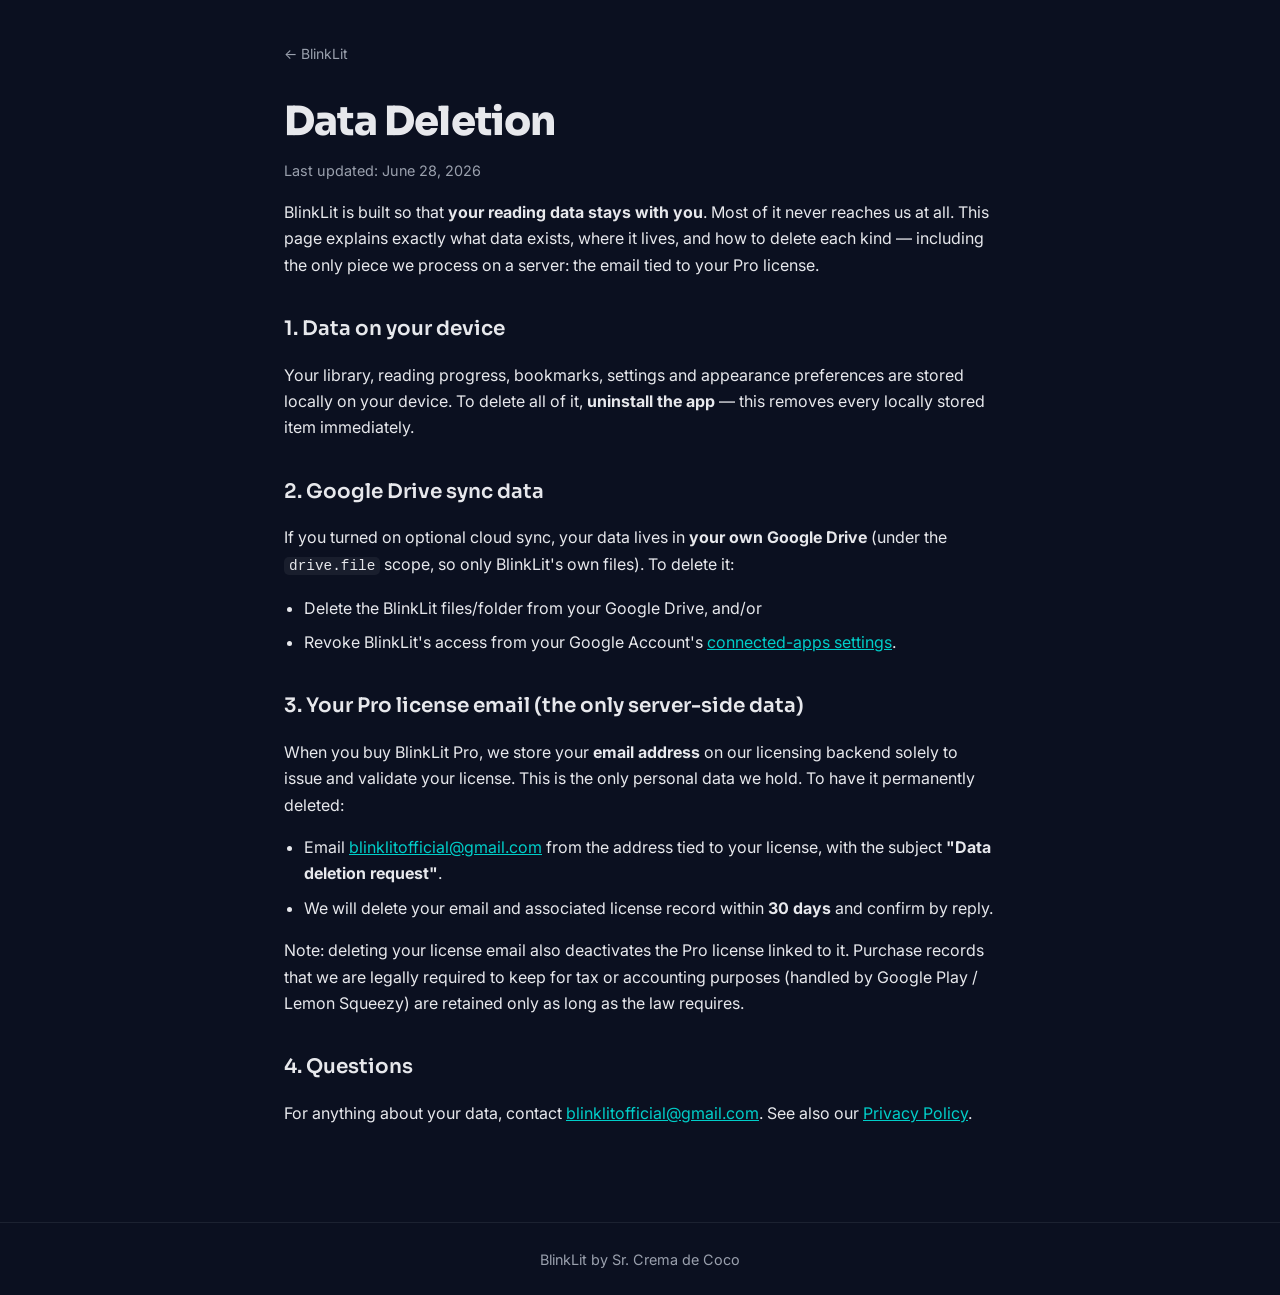
==== data-deletion.html @ 65870127 "feat: add data deletion page and policy section for Play compliance - New data-deletion.html: dedica" ====
<!DOCTYPE html>
<html lang="en">
<head>
  <meta charset="utf-8">
  <meta name="viewport" content="width=device-width, initial-scale=1">
  <title>BlinkLit — Data Deletion</title>
  <meta name="description" content="How to delete your BlinkLit data: local data, Google Drive sync, and your Pro license email.">
  <link rel="preconnect" href="https://fonts.googleapis.com">
  <link rel="preconnect" href="https://fonts.gstatic.com" crossorigin>
  <link href="https://fonts.googleapis.com/css2?family=Sora:wght@600;700;800&family=Inter:wght@400;500;600&display=swap" rel="stylesheet">
  <link rel="icon" type="image/svg+xml" href="data:image/svg+xml,%3Csvg%20xmlns='http://www.w3.org/2000/svg'%20viewBox='0%200%20512%20512'%3E%3Crect%20width='512'%20height='512'%20rx='112'%20fill='%234A37BC'/%3E%3Crect%20x='129'%20y='100'%20width='52'%20height='308'%20rx='26'%20fill='%23fff'/%3E%3Ccircle%20cx='281'%20cy='304'%20r='104'%20fill='%23fff'/%3E%3Ccircle%20cx='281'%20cy='304'%20r='43'%20fill='%23FF5252'/%3E%3C/svg%3E">
  <link rel="stylesheet" href="style.css">
</head>
<body>
  <main class="legal">
    <a class="back" href="index.html">← BlinkLit</a>
    <h1>Data Deletion</h1>
    <p class="updated">Last updated: June 28, 2026</p>

    <p>
      BlinkLit is built so that <strong>your reading data stays with you</strong>.
      Most of it never reaches us at all. This page explains exactly what data
      exists, where it lives, and how to delete each kind — including the only
      piece we process on a server: the email tied to your Pro license.
    </p>

    <h2>1. Data on your device</h2>
    <p>
      Your library, reading progress, bookmarks, settings and appearance
      preferences are stored locally on your device. To delete all of it,
      <strong>uninstall the app</strong> — this removes every locally stored
      item immediately.
    </p>

    <h2>2. Google Drive sync data</h2>
    <p>
      If you turned on optional cloud sync, your data lives in
      <strong>your own Google Drive</strong> (under the <code>drive.file</code>
      scope, so only BlinkLit's own files). To delete it:
    </p>
    <ul>
      <li>Delete the BlinkLit files/folder from your Google Drive, and/or</li>
      <li>
        Revoke BlinkLit's access from your Google Account's
        <a href="https://myaccount.google.com/permissions">connected-apps settings</a>.
      </li>
    </ul>

    <h2>3. Your Pro license email (the only server-side data)</h2>
    <p>
      When you buy BlinkLit Pro, we store your <strong>email address</strong> on
      our licensing backend solely to issue and validate your license. This is
      the only personal data we hold. To have it permanently deleted:
    </p>
    <ul>
      <li>
        Email <a href="mailto:blinklitofficial@gmail.com?subject=Data%20deletion%20request">blinklitofficial@gmail.com</a>
        from the address tied to your license, with the subject
        <strong>"Data deletion request"</strong>.
      </li>
      <li>
        We will delete your email and associated license record within
        <strong>30 days</strong> and confirm by reply.
      </li>
    </ul>
    <p>
      Note: deleting your license email also deactivates the Pro license linked
      to it. Purchase records that we are legally required to keep for tax or
      accounting purposes (handled by Google Play / Lemon Squeezy) are retained
      only as long as the law requires.
    </p>

    <h2>4. Questions</h2>
    <p>
      For anything about your data, contact
      <a href="mailto:blinklitofficial@gmail.com">blinklitofficial@gmail.com</a>.
      See also our <a href="privacy.html">Privacy Policy</a>.
    </p>
  </main>

  <footer class="legal-footer">BlinkLit by Sr. Crema de Coco</footer>
</body>
</html>
---- style.css ----
/* ===== BlinkLit site — shared styles (real brand tokens) ===== */
:root {
  --brand-a: #8170F2;          /* logo gradient start */
  --brand-b: #4A37BC;          /* logo gradient end   */
  --violet: #6C5CE7;           /* primary violet      */
  --cyan: #00CEC9;             /* accent: glows/hovers */
  --coral: #FF5252;            /* focal point / ORP   */
  --coral-warm: #FF7675;       /* warm variant        */
  --ink-blink: #2C2A4A;        /* wordmark "Blink"    */
  --ink-lit: #6C5CE7;          /* wordmark "Lit"      */
  --bg: #0B1020;               /* midnight page bg    */
  --surface: #15161A;          /* dark reading surface */
  --surface-2: #1C1E26;        /* raised surface      */
  --text: #E7E8EC;             /* light text          */
  --muted: #9AA0AD;            /* dim text            */
  --line: rgba(231, 232, 236, .08);
  --grad-brand: linear-gradient(135deg, var(--brand-a), var(--brand-b));
  --grad: linear-gradient(110deg, var(--violet), var(--cyan));
}

* { box-sizing: border-box; }
html, body { margin: 0; padding: 0; scroll-behavior: smooth; }
body {
  background: var(--bg);
  color: var(--text);
  font-family: 'Inter', system-ui, sans-serif;
  -webkit-font-smoothing: antialiased;
}
::selection { background: rgba(255, 82, 82, .3); }
*:focus-visible { outline: 2px solid var(--coral); outline-offset: 3px; border-radius: 4px; }
[id] { scroll-margin-top: 84px; }

/* ===== Keyframes ===== */
@keyframes blkPulse { 0%,100% { transform: scale(1); opacity: 1; } 50% { transform: scale(1.32); opacity: .55; } }
@keyframes blkDrift1 { 0% { transform: translate(-4%,-3%) scale(1); } 50% { transform: translate(5%,4%) scale(1.08); } 100% { transform: translate(-4%,-3%) scale(1); } }
@keyframes blkDrift2 { 0% { transform: translate(3%,2%) scale(1.06); } 50% { transform: translate(-5%,-4%) scale(1); } 100% { transform: translate(3%,2%) scale(1.06); } }
@keyframes blkFloat { 0%,100% { transform: translateY(0); } 50% { transform: translateY(-8px); } }

@media (prefers-reduced-motion: reduce) {
  * { animation: none !important; transition: none !important; scroll-behavior: auto !important; }
}

/* ===== Hover states (inline base styles need !important to be overridden) ===== */
.lnk:hover { color: var(--text) !important; }
.cta:hover { transform: translateY(-2px) !important; box-shadow: 0 18px 44px rgba(74, 55, 188, .5) !important; }
.cta-sm:hover { transform: translateY(-1px) !important; box-shadow: 0 10px 26px rgba(74, 55, 188, .45) !important; }
.ghost:hover { background: rgba(255, 255, 255, .08) !important; }
.rsvp-btn:hover { background: rgba(255, 82, 82, .1) !important; border-color: rgba(255, 82, 82, .4) !important; }
.free-btn:hover { background: rgba(255, 255, 255, .1) !important; }

/* ===== Legal pages (privacy / terms) ===== */
.legal {
  max-width: 760px;
  margin: 0 auto;
  padding: 40px 24px 80px;
  line-height: 1.65;
}
.legal .back {
  display: inline-flex;
  align-items: center;
  gap: 8px;
  color: var(--muted);
  text-decoration: none;
  font-size: 14px;
  margin-bottom: 24px;
}
.legal .back:hover { color: var(--text); }
.legal h1 {
  font-family: 'Sora', sans-serif;
  font-weight: 800;
  font-size: clamp(28px, 5vw, 40px);
  letter-spacing: -.02em;
  margin: 0 0 4px;
}
.legal .updated { color: var(--muted); margin: 0 0 8px; font-size: .9rem; }
.legal h2 {
  font-family: 'Sora', sans-serif;
  font-weight: 600;
  font-size: 1.25rem;
  margin-top: 34px;
}
.legal p { color: var(--text); }
.legal ul { padding-left: 20px; }
.legal li { margin-bottom: 8px; }
.legal a { color: var(--cyan); }
.legal code {
  font-family: ui-monospace, SFMono-Regular, Menlo, monospace;
  font-size: .9em;
  background: rgba(255, 255, 255, .06);
  padding: 1px 5px;
  border-radius: 5px;
}
.legal-footer {
  border-top: 1px solid var(--line);
  color: var(--muted);
  font-size: .9rem;
  text-align: center;
  padding: 28px 20px;
}
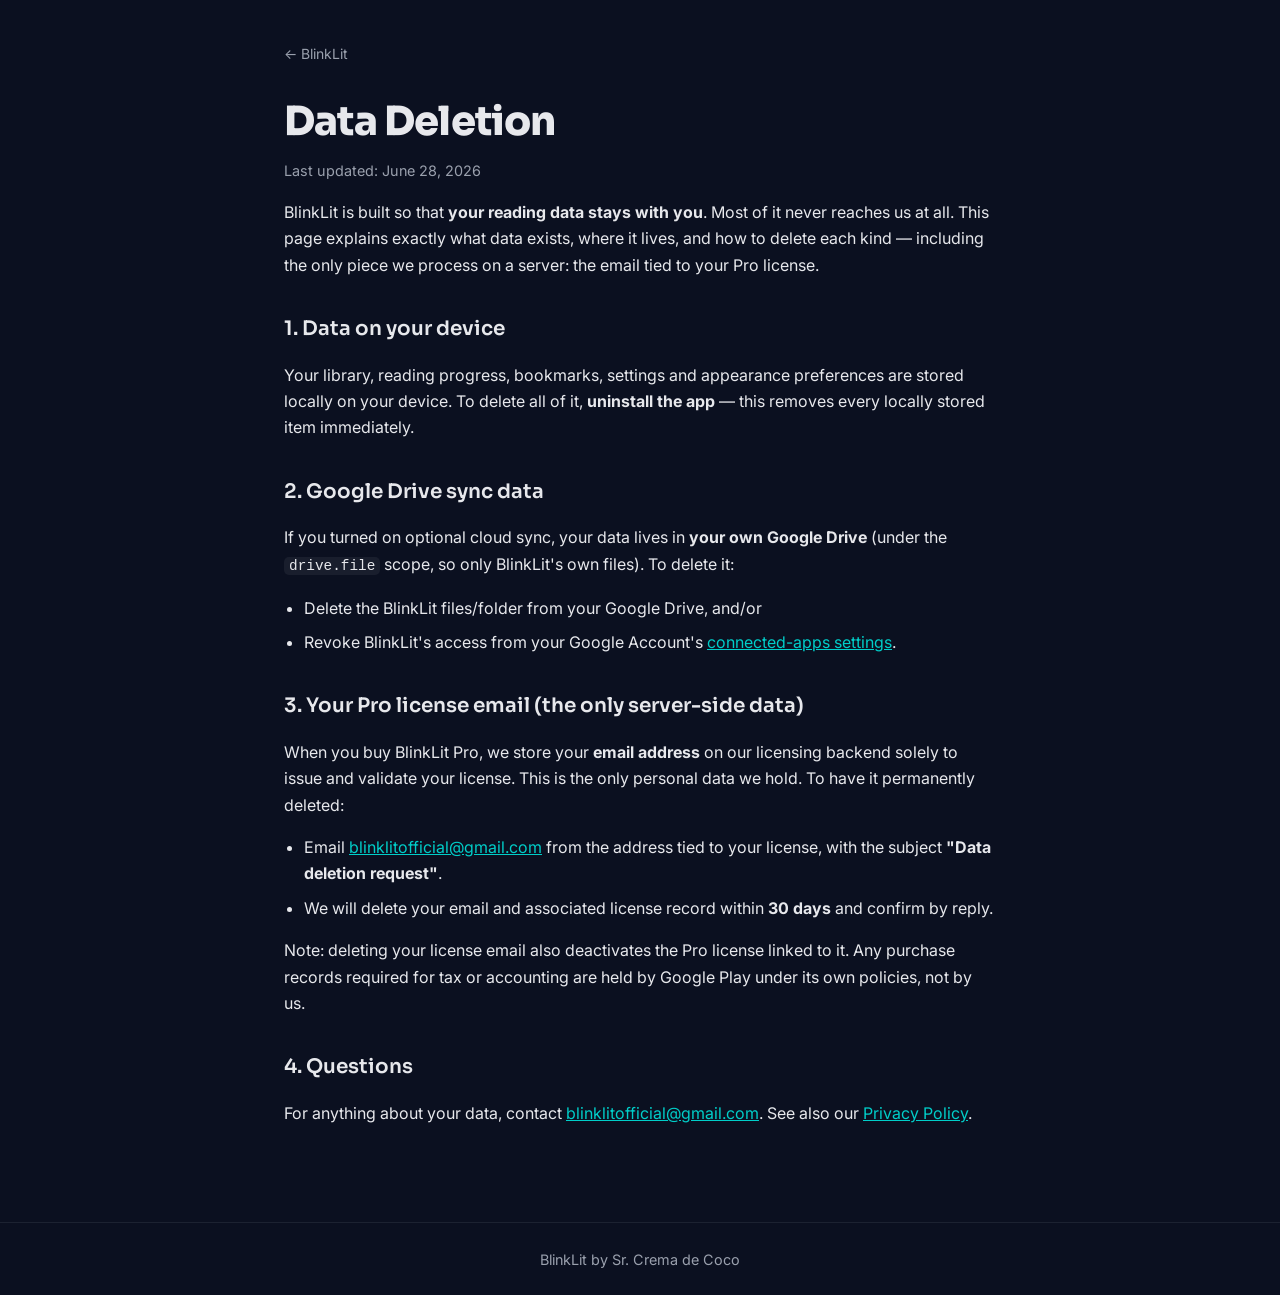
==== commit 05a53c74: "docs: make legal pages Play-only and fully honest about data - Remove all Lemon Squeezy / desktop-pa" ====
--- a/data-deletion.html
+++ b/data-deletion.html
@@ -65,9 +65,8 @@
     </ul>
     <p>
       Note: deleting your license email also deactivates the Pro license linked
-      to it. Purchase records that we are legally required to keep for tax or
-      accounting purposes (handled by Google Play / Lemon Squeezy) are retained
-      only as long as the law requires.
+      to it. Any purchase records required for tax or accounting are held by
+      Google Play under its own policies, not by us.
     </p>
 
     <h2>4. Questions</h2>
